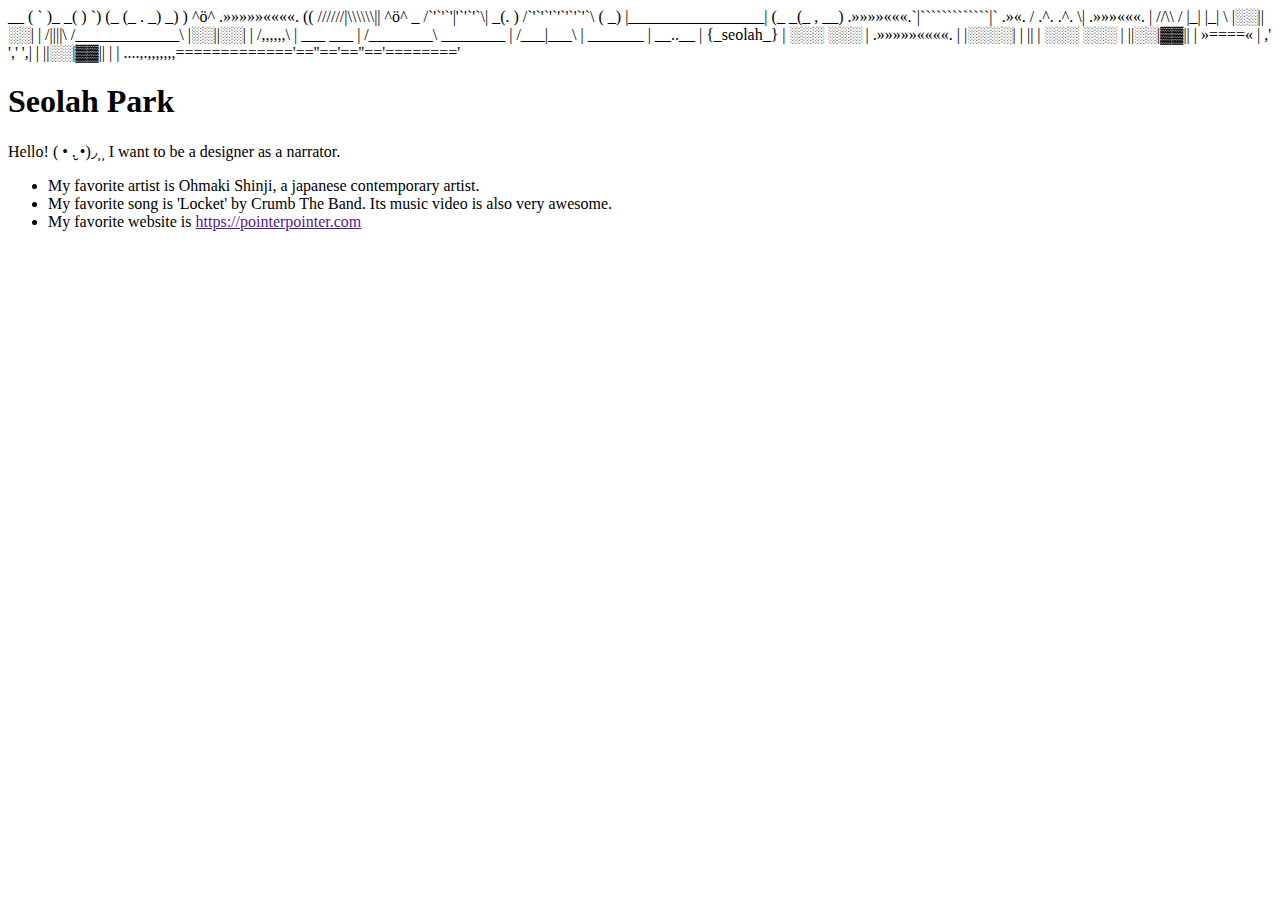
==== index.html @ 7ae9b2e9 "Update index.html" ====
<!DOCTYPE html>
<html>

<head>
  <title>seolah | UI Design Programming 1</title>
  <meta charset="utf-8" />
</head>

<body>

</pre>
                 __
               ( `  )_
            _(   )     `)
         (_  (_ .  _)    _)
                                        )   ^ö^
                           .»»»»»««««. ((   
                          //////|\\\\\\||     ^ö^
          _              /`'`'`'|'`'`'`\|
       _(. )            /`'`'`'`'`'`'`'`\
    (      _)          |_________________|
  (_ _(_ , __) .»»»»«««.`|`````````````|`  .»«.
              / .^. .^. \|   .»»»«««.  |   //\\
             /  |_| |_|  \   |░░||░░|  |  /||||\
            /_____________\  |░░||░░|  | /,,,,,,\
            |   ___ ___   |             /________\
  ________  |  /___|___\  |   _______   | __..__ |
 {_seolah_} |   ░░░ ░░░   | .»»»»»««««. | |░░░░| |
     ||     |   ░░░ ░░░   |  ||░░|▓▓||  | »====« |
   ,' ',' ',|             |  ||░░|▓▓||  |        |
....,.,,,,,,,============='==''=='==''=='========'
</pre>
  <!-- this is where my code is-->
  <div id="grid">
    <div id="left-column" class="scroll">  

      <!-- my favorite pokemon -->
      <!-- <img src="https://archives.bulbagarden.net/media/upload/thumb/5/53/054Psyduck.png/140px-054Psyduck.png" alt="Psyduck" /> -->

      <!-- about me-->
      <h1>Seolah Park</h1>  
      <p class="desc">Hello! ( • .̮ •)◞⸒⸒ I want to be a designer as a narrator.</p>
      <ul>
        <li>My favorite artist is Ohmaki Shinji, a japanese contemporary artist.</li>
        <li>My favorite song is 'Locket' by Crumb The Band. Its music video is also very awesome.</li>
        <li>My favorite website is <a href="">https://pointerpointer.com</a></li>
      </ul>

    </div>
  </div>
</body>
</html>
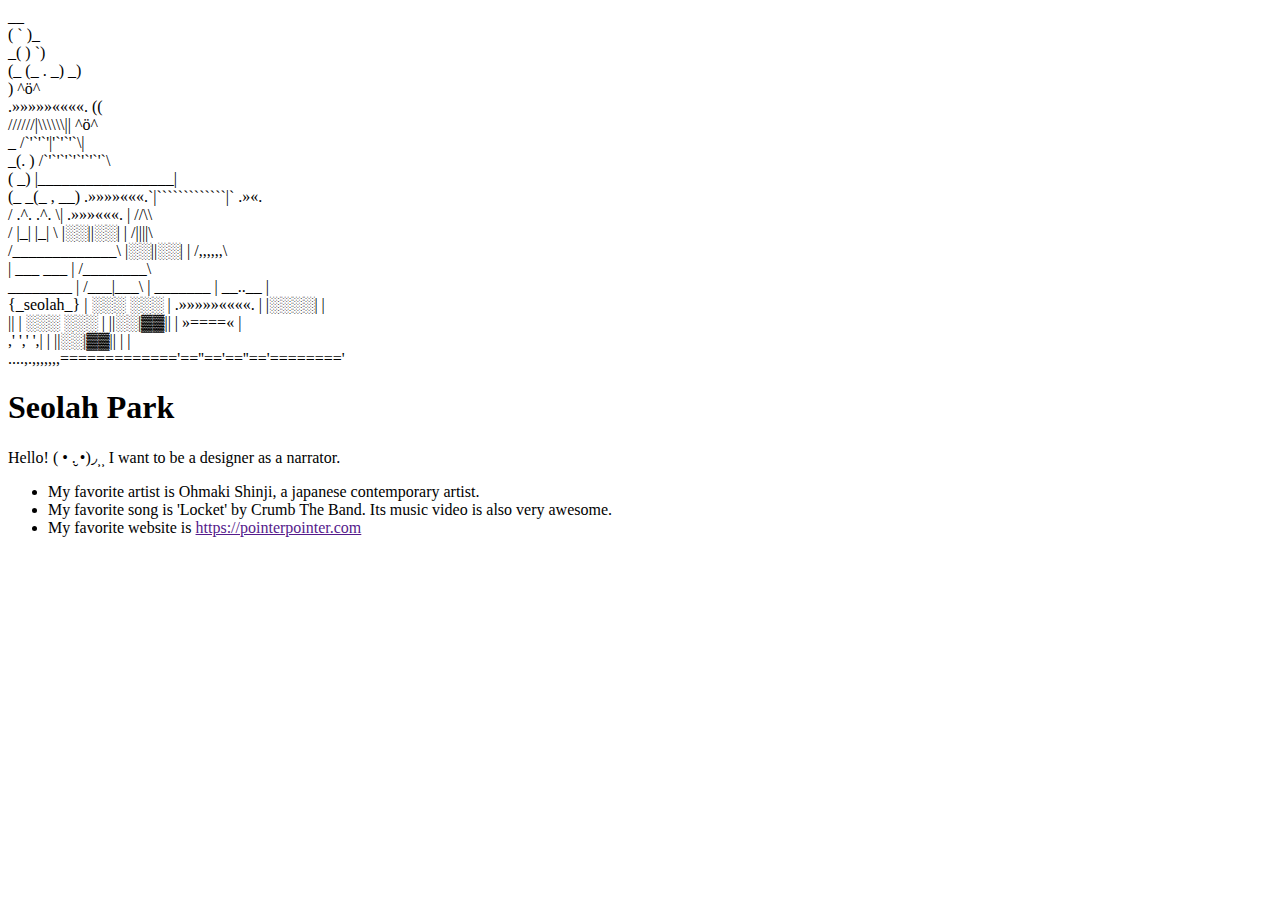
==== commit b48cc29b: "Update index.html" ====
--- a/index.html
+++ b/index.html
@@ -9,26 +9,26 @@
 <body>
 
 </pre>
-                 __
-               ( `  )_
-            _(   )     `)
-         (_  (_ .  _)    _)
-                                        )   ^ö^
-                           .»»»»»««««. ((   
-                          //////|\\\\\\||     ^ö^
-          _              /`'`'`'|'`'`'`\|
-       _(. )            /`'`'`'`'`'`'`'`\
-    (      _)          |_________________|
-  (_ _(_ , __) .»»»»«««.`|`````````````|`  .»«.
-              / .^. .^. \|   .»»»«««.  |   //\\
-             /  |_| |_|  \   |░░||░░|  |  /||||\
-            /_____________\  |░░||░░|  | /,,,,,,\
-            |   ___ ___   |             /________\
-  ________  |  /___|___\  |   _______   | __..__ |
- {_seolah_} |   ░░░ ░░░   | .»»»»»««««. | |░░░░| |
-     ||     |   ░░░ ░░░   |  ||░░|▓▓||  | »====« |
-   ,' ',' ',|             |  ||░░|▓▓||  |        |
-....,.,,,,,,,============='==''=='==''=='========'
+                 __<br>
+               ( `  )_<br>
+            _(   )     `)<br>
+         (_  (_ .  _)    _)<br>
+                                        )   ^ö^<br>
+                           .»»»»»««««. ((<br>   
+                          //////|\\\\\\||     ^ö^<br>
+          _              /`'`'`'|'`'`'`\|<br>
+       _(. )            /`'`'`'`'`'`'`'`\<br>
+    (      _)          |_________________|<br>
+  (_ _(_ , __) .»»»»«««.`|`````````````|`  .»«.<br>
+              / .^. .^. \|   .»»»«««.  |   //\\<br>
+             /  |_| |_|  \   |░░||░░|  |  /||||\<br>
+            /_____________\  |░░||░░|  | /,,,,,,\<br>
+            |   ___ ___   |             /________\<br>
+  ________  |  /___|___\  |   _______   | __..__ |<br>
+ {_seolah_} |   ░░░ ░░░   | .»»»»»««««. | |░░░░| |<br>
+     ||     |   ░░░ ░░░   |  ||░░|▓▓||  | »====« |<br>
+   ,' ',' ',|             |  ||░░|▓▓||  |        |<br>
+....,.,,,,,,,============='==''=='==''=='========'<br>
 </pre>
   <!-- this is where my code is-->
   <div id="grid">
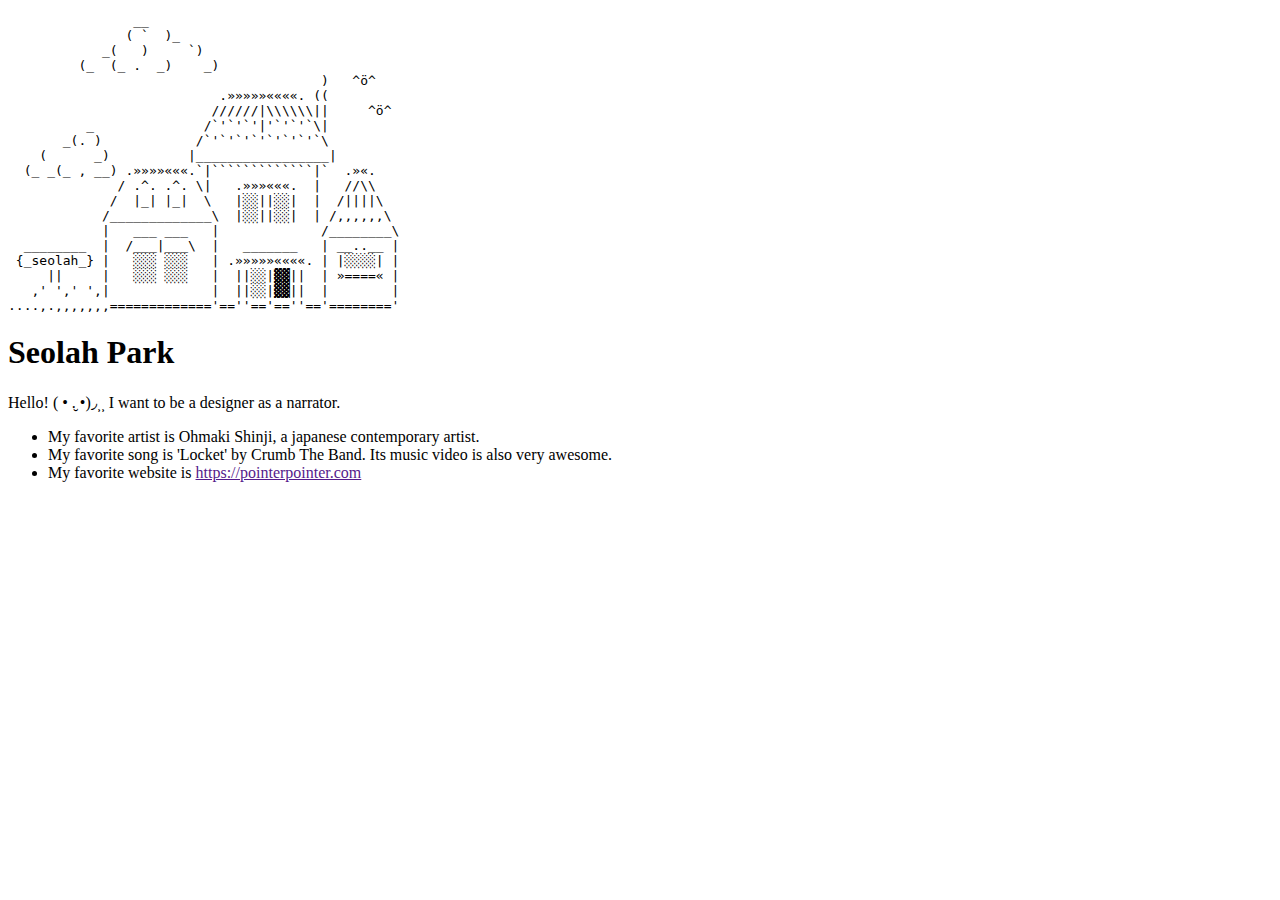
==== commit ba62f754: "Update index.html" ====
--- a/index.html
+++ b/index.html
@@ -8,27 +8,27 @@
 
 <body>
 
-</pre>
-                 __<br>
-               ( `  )_<br>
-            _(   )     `)<br>
-         (_  (_ .  _)    _)<br>
-                                        )   ^ö^<br>
-                           .»»»»»««««. ((<br>   
-                          //////|\\\\\\||     ^ö^<br>
-          _              /`'`'`'|'`'`'`\|<br>
-       _(. )            /`'`'`'`'`'`'`'`\<br>
-    (      _)          |_________________|<br>
-  (_ _(_ , __) .»»»»«««.`|`````````````|`  .»«.<br>
-              / .^. .^. \|   .»»»«««.  |   //\\<br>
-             /  |_| |_|  \   |░░||░░|  |  /||||\<br>
-            /_____________\  |░░||░░|  | /,,,,,,\<br>
-            |   ___ ___   |             /________\<br>
-  ________  |  /___|___\  |   _______   | __..__ |<br>
- {_seolah_} |   ░░░ ░░░   | .»»»»»««««. | |░░░░| |<br>
-     ||     |   ░░░ ░░░   |  ||░░|▓▓||  | »====« |<br>
-   ,' ',' ',|             |  ||░░|▓▓||  |        |<br>
-....,.,,,,,,,============='==''=='==''=='========'<br>
+<pre>
+                __
+               ( `  )_
+            _(   )     `)
+         (_  (_ .  _)    _)
+                                        )   ^ö^
+                           .»»»»»««««. ((  
+                          //////|\\\\\\||     ^ö^
+          _              /`'`'`'|'`'`'`\|
+       _(. )            /`'`'`'`'`'`'`'`\
+    (      _)          |_________________|
+  (_ _(_ , __) .»»»»«««.`|`````````````|`  .»«.
+              / .^. .^. \|   .»»»«««.  |   //\\
+             /  |_| |_|  \   |░░||░░|  |  /||||\
+            /_____________\  |░░||░░|  | /,,,,,,\
+            |   ___ ___   |             /________\
+  ________  |  /___|___\  |   _______   | __..__ |
+ {_seolah_} |   ░░░ ░░░   | .»»»»»««««. | |░░░░| |
+     ||     |   ░░░ ░░░   |  ||░░|▓▓||  | »====« |
+   ,' ',' ',|             |  ||░░|▓▓||  |        |
+....,.,,,,,,,============='==''=='==''=='========'
 </pre>
   <!-- this is where my code is-->
   <div id="grid">
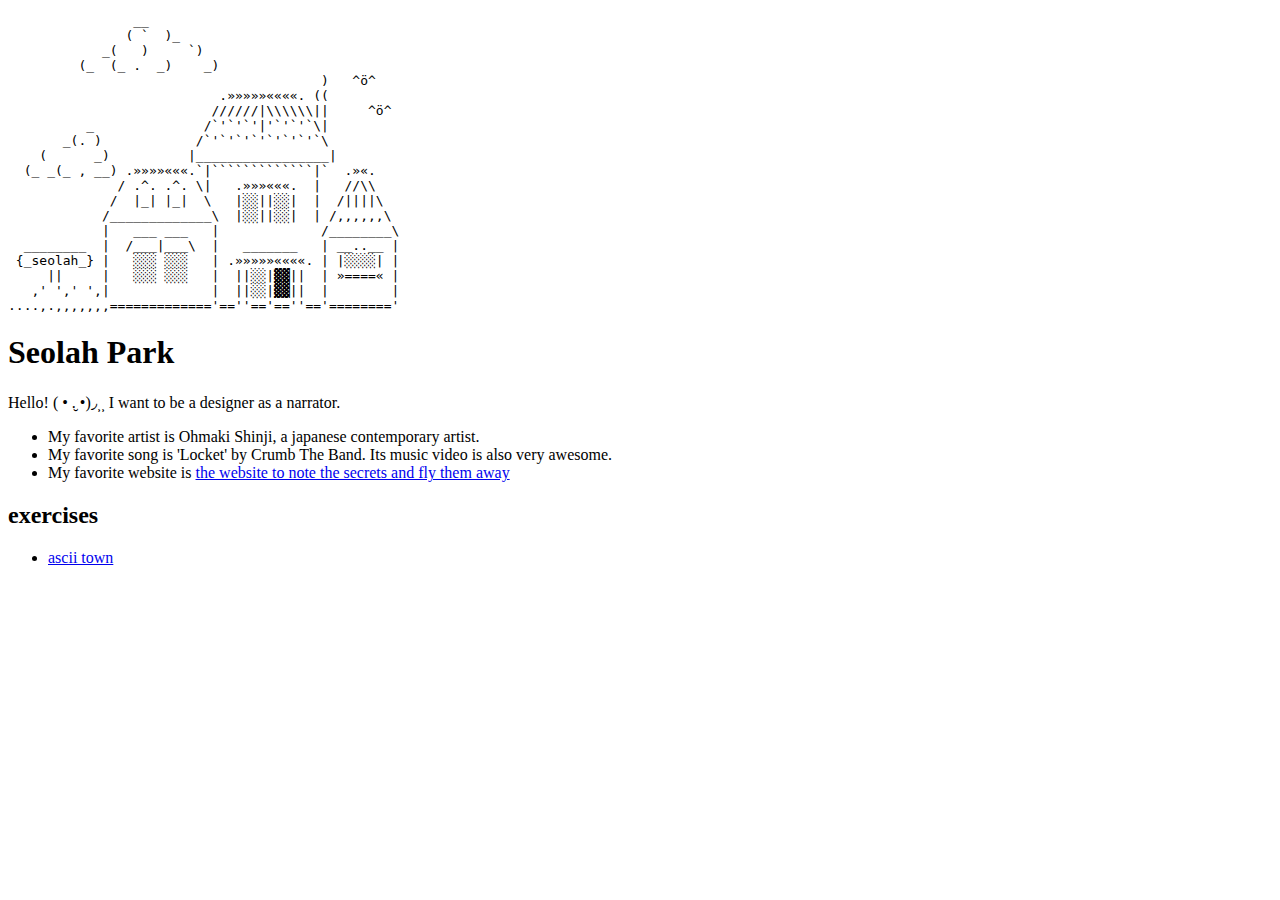
==== commit 6809a29f: "Update index.html" ====
--- a/index.html
+++ b/index.html
@@ -43,7 +43,11 @@
       <ul>
         <li>My favorite artist is Ohmaki Shinji, a japanese contemporary artist.</li>
         <li>My favorite song is 'Locket' by Crumb The Band. Its music video is also very awesome.</li>
-        <li>My favorite website is <a href="">https://pointerpointer.com</a></li>
+        <li>My favorite website is <a href="https://sindsjijdoodbent.nl">the website to note the secrets and fly them away</a></li>
+      </ul>
+      <h2>exercises</h2>
+      <ul>
+        <li><a href="ascii_town/exterior-seolahpark.html">ascii town</a></li>
       </ul>
 
     </div>
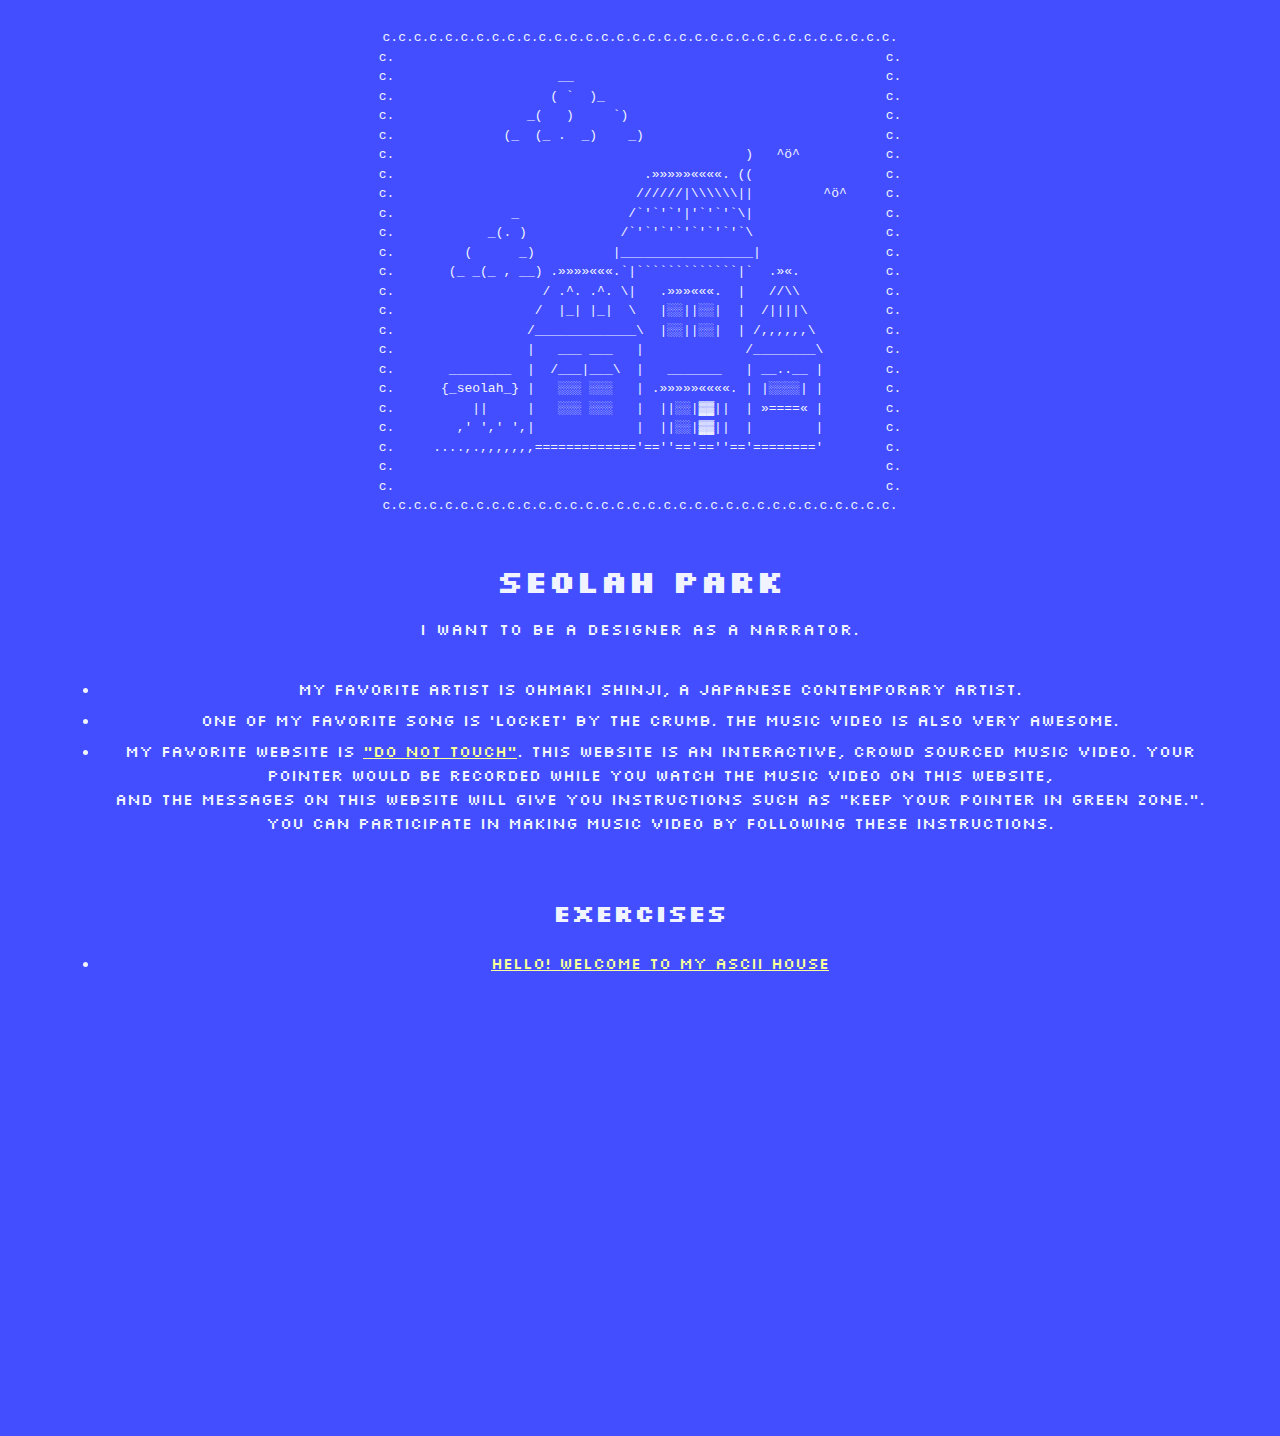
==== commit fbb4f117: "update css" ====
--- a/index.html
+++ b/index.html
@@ -2,33 +2,42 @@
 <html>
 
 <head>
+  <link rel="stylesheet" type="text/css" href="style.css">
+  <link rel="stylesheet" href="https://fonts.googleapis.com/css2?family=Silkscreen&display=swap">
   <title>seolah | UI Design Programming 1</title>
   <meta charset="utf-8" />
 </head>
 
 <body>
-
-<pre>
-                __
-               ( `  )_
-            _(   )     `)
-         (_  (_ .  _)    _)
-                                        )   ^ö^
-                           .»»»»»««««. ((  
-                          //////|\\\\\\||     ^ö^
-          _              /`'`'`'|'`'`'`\|
-       _(. )            /`'`'`'`'`'`'`'`\
-    (      _)          |_________________|
-  (_ _(_ , __) .»»»»«««.`|`````````````|`  .»«.
-              / .^. .^. \|   .»»»«««.  |   //\\
-             /  |_| |_|  \   |░░||░░|  |  /||||\
-            /_____________\  |░░||░░|  | /,,,,,,\
-            |   ___ ___   |             /________\
-  ________  |  /___|___\  |   _______   | __..__ |
- {_seolah_} |   ░░░ ░░░   | .»»»»»««««. | |░░░░| |
-     ||     |   ░░░ ░░░   |  ||░░|▓▓||  | »====« |
-   ,' ',' ',|             |  ||░░|▓▓||  |        |
-....,.,,,,,,,============='==''=='==''=='========'
+  <div id="grid">
+    <div id="left-column" class="scroll">  
+      <div class="pre-container"> <!-- 가운데 정렬을 위한 컨테이너 -->
+        <pre>
+c.c.c.c.c.c.c.c.c.c.c.c.c.c.c.c.c.c.c.c.c.c.c.c.c.c.c.c.c.c.c.c.c.
+c.                                                               c.
+c.                     __                                        c.
+c.                    ( `  )_                                    c.
+c.                 _(   )     `)                                 c.
+c.              (_  (_ .  _)    _)                               c.
+c.                                             )   ^ö^           c.
+c.                                .»»»»»««««. ((                 c.
+c.                               //////|\\\\\\||         ^ö^     c.
+c.               _              /`'`'`'|'`'`'`\|                 c.
+c.            _(. )            /`'`'`'`'`'`'`'`\                 c.
+c.         (      _)          |_________________|                c.
+c.       (_ _(_ , __) .»»»»«««.`|`````````````|`  .»«.           c.
+c.                   / .^. .^. \|   .»»»«««.  |   //\\           c.
+c.                  /  |_| |_|  \   |░░||░░|  |  /||||\          c.
+c.                 /_____________\  |░░||░░|  | /,,,,,,\         c.
+c.                 |   ___ ___   |             /________\        c.
+c.       ________  |  /___|___\  |   _______   | __..__ |        c.
+c.      {_seolah_} |   ░░░ ░░░   | .»»»»»««««. | |░░░░| |        c.
+c.          ||     |   ░░░ ░░░   |  ||░░|▓▓||  | »====« |        c.
+c.        ,' ',' ',|             |  ||░░|▓▓||  |        |        c.
+c.     ....,.,,,,,,,============='==''=='==''=='========'        c.
+c.                                                               c.
+c.                                                               c.
+c.c.c.c.c.c.c.c.c.c.c.c.c.c.c.c.c.c.c.c.c.c.c.c.c.c.c.c.c.c.c.c.c.
 </pre>
   <!-- this is where my code is-->
   <div id="grid">
@@ -38,16 +47,19 @@
       <!-- <img src="https://archives.bulbagarden.net/media/upload/thumb/5/53/054Psyduck.png/140px-054Psyduck.png" alt="Psyduck" /> -->
 
       <!-- about me-->
-      <h1>Seolah Park</h1>  
-      <p class="desc">Hello! ( • .̮ •)◞⸒⸒ I want to be a designer as a narrator.</p>
+      <h1><span class="cursive"></span>Seolah Park</h1>  
+      <p class="desc">I want to be a designer as a narrator.</p>
       <ul>
         <li>My favorite artist is Ohmaki Shinji, a japanese contemporary artist.</li>
-        <li>My favorite song is 'Locket' by Crumb The Band. Its music video is also very awesome.</li>
-        <li>My favorite website is <a href="https://sindsjijdoodbent.nl">the website to note the secrets and fly them away</a></li>
+        <li>One of my favorite song is 'Locket' by the Crumb. The music video is also very awesome.</li>
+        <li>My favorite website is <a href="http://donottouch.org">"Do not touch"</a>. This website is an interactive, crowd sourced music video.
+        Your pointer would be recorded while you watch the music video on this website,<br>
+        and the messages on this website will give you instructions such as "keep your pointer in green zone.". You can participate in making music video by following these instructions.</li>
       </ul>
+
       <h2>exercises</h2>
       <ul>
-        <li><a href="ascii_town/exterior-seolahpark.html">ascii town</a></li>
+        <li><a href="ascii_town/exterior-seolahpark.html">Hello! Welcome to my ascii house</a></li>
       </ul>
 
     </div>
--- a/style.css
+++ b/style.css
@@ -0,0 +1,59 @@
+body {
+    background-color: #424EFF;
+    color: #F1F4FF;
+    font-family: 'Silkscreen', sans-serif; /* Silkscreen 폰트와 기본 sans-serif를 함께 지정 */
+}
+
+pre {
+    text-align: center; /* 가로로 가운데 정렬 */
+    margin: 0 auto; /* 수평 가운데 정렬 */
+    display: block; /* 블록 요소로 변경하여 가로로만 중앙 정렬되도록 함 */
+    max-width: 100%; /* 최대 너비 설정 */
+}
+
+.pre-container {
+    line-height: 1.5; /* 원하는 행간 값으로 설정 */
+    text-align: center; /* 가로로 가운데 정렬 */
+    margin: 0 auto; /* 수평 가운데 정렬 */
+}
+
+#grid {
+    text-align: center; /* 텍스트를 가로로 중앙 정렬 */
+    height: 100vh; /* 화면 전체 높이를 차지하도록 설정 */
+}
+
+#left-column {
+    max-width: 1200px; /* 왼쪽 컬럼의 최대 너비 */
+    margin: 0 auto; /* 수평 가운데 정렬 */
+    padding: 20px; /* 내부 여백 */
+    background-color: rgba(255, 255, 255, 0); /* 투명한 배경색 */
+}
+
+.desc {
+    letter-spacing: 1px; /* 원하는 자간 값으로 설정 */
+    line-height: 1; /* 원하는 행간 값으로 설정 */
+}
+
+h1 {
+    margin-bottom: 0px; /* 위쪽 여백을 추가하여 리스트 아이템 사이의 간격을 넓힘 */
+}
+
+p {
+    margin-bottom: 40px; /* 위쪽 여백을 추가하여 리스트 아이템 사이의 간격을 넓힘 */
+}
+
+ul li {
+    margin-bottom: 7px; /* 각 리스트 아이템의 아래쪽 여백을 추가하여 간격을 넓힘 */
+}
+
+h2 {
+    margin-top: 60px; /* 위쪽 여백을 추가하여 리스트 아이템 사이의 간격을 넓힘 */
+}
+
+a {
+    color: #F9FF99; /* 링크의 기본 색상을 빨간색(#ff0000)으로 설정 */
+}
+
+a:visited {
+    color: #FFC8ED; /* 방문한 링크의 색상을 초록색(#00ff00)으로 설정 */
+}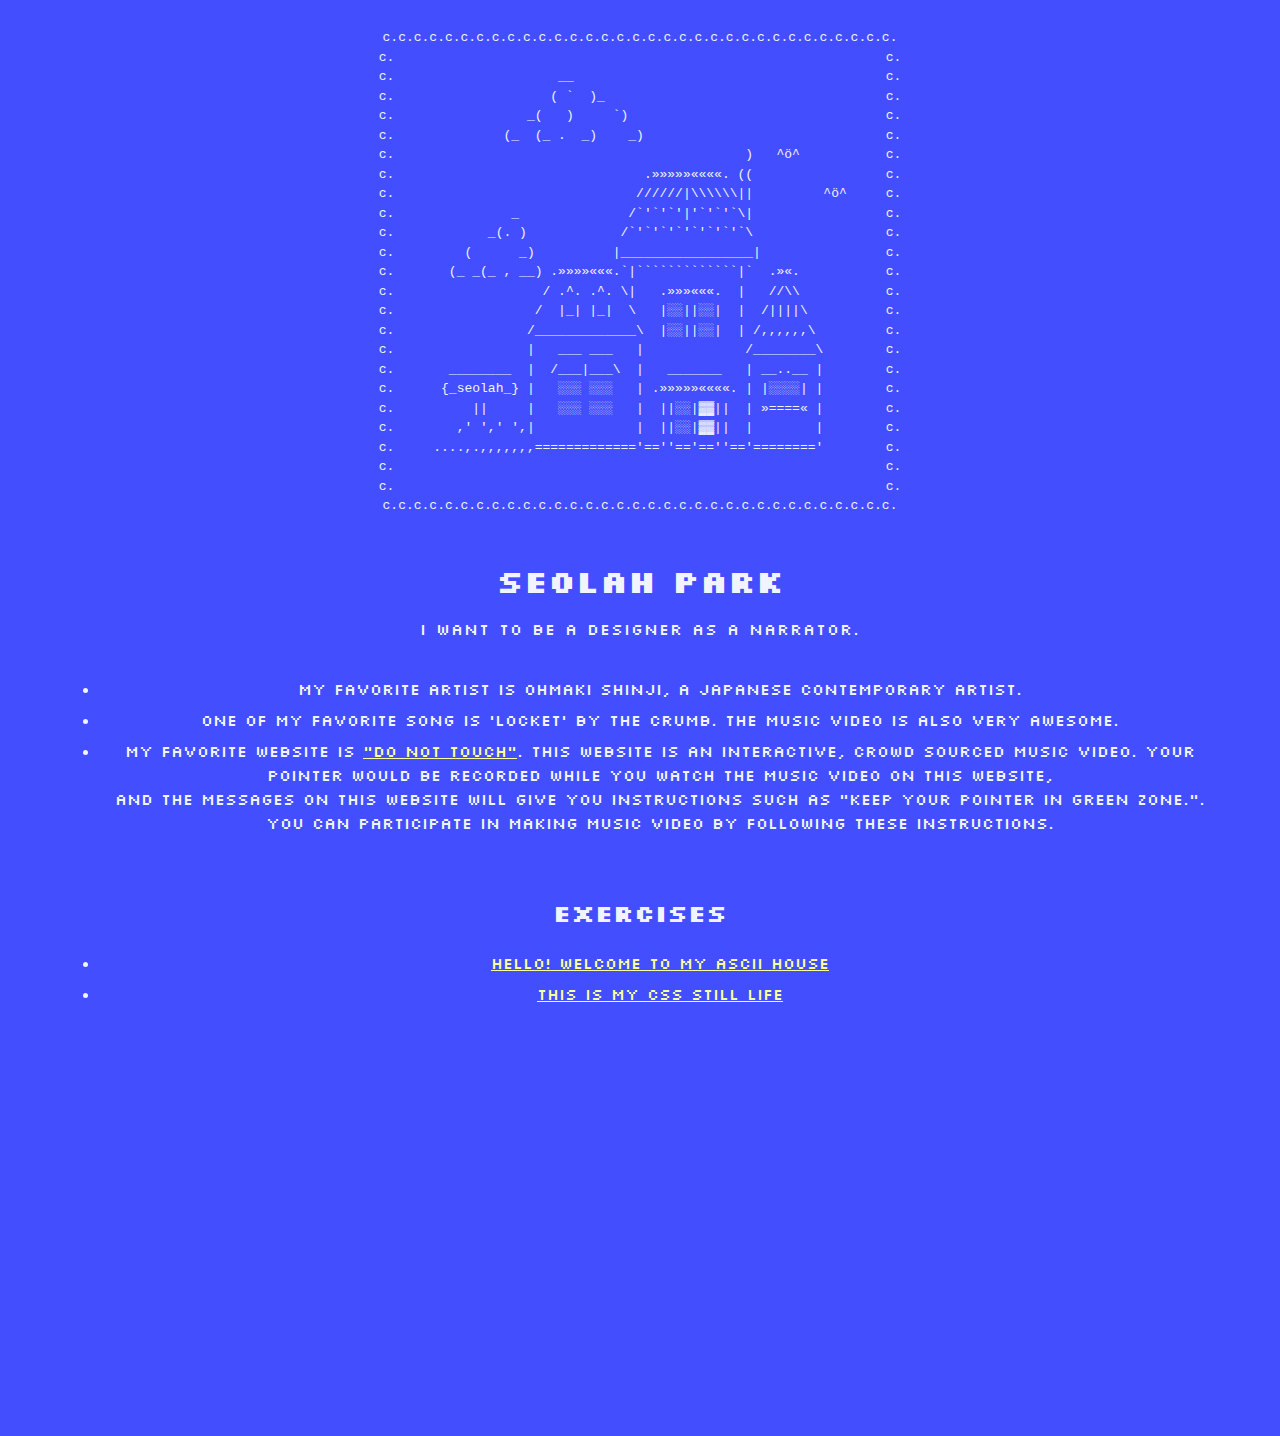
==== commit 4c2d99f7: "css still life" ====
--- a/index.html
+++ b/index.html
@@ -60,6 +60,7 @@
       <h2>exercises</h2>
       <ul>
         <li><a href="ascii_town/exterior-seolahpark.html">Hello! Welcome to my ascii house</a></li>
+        <li><a href="UIDesign_css_still_life/index2.html">This is my CSS still life</a></li>
       </ul>
 
     </div>
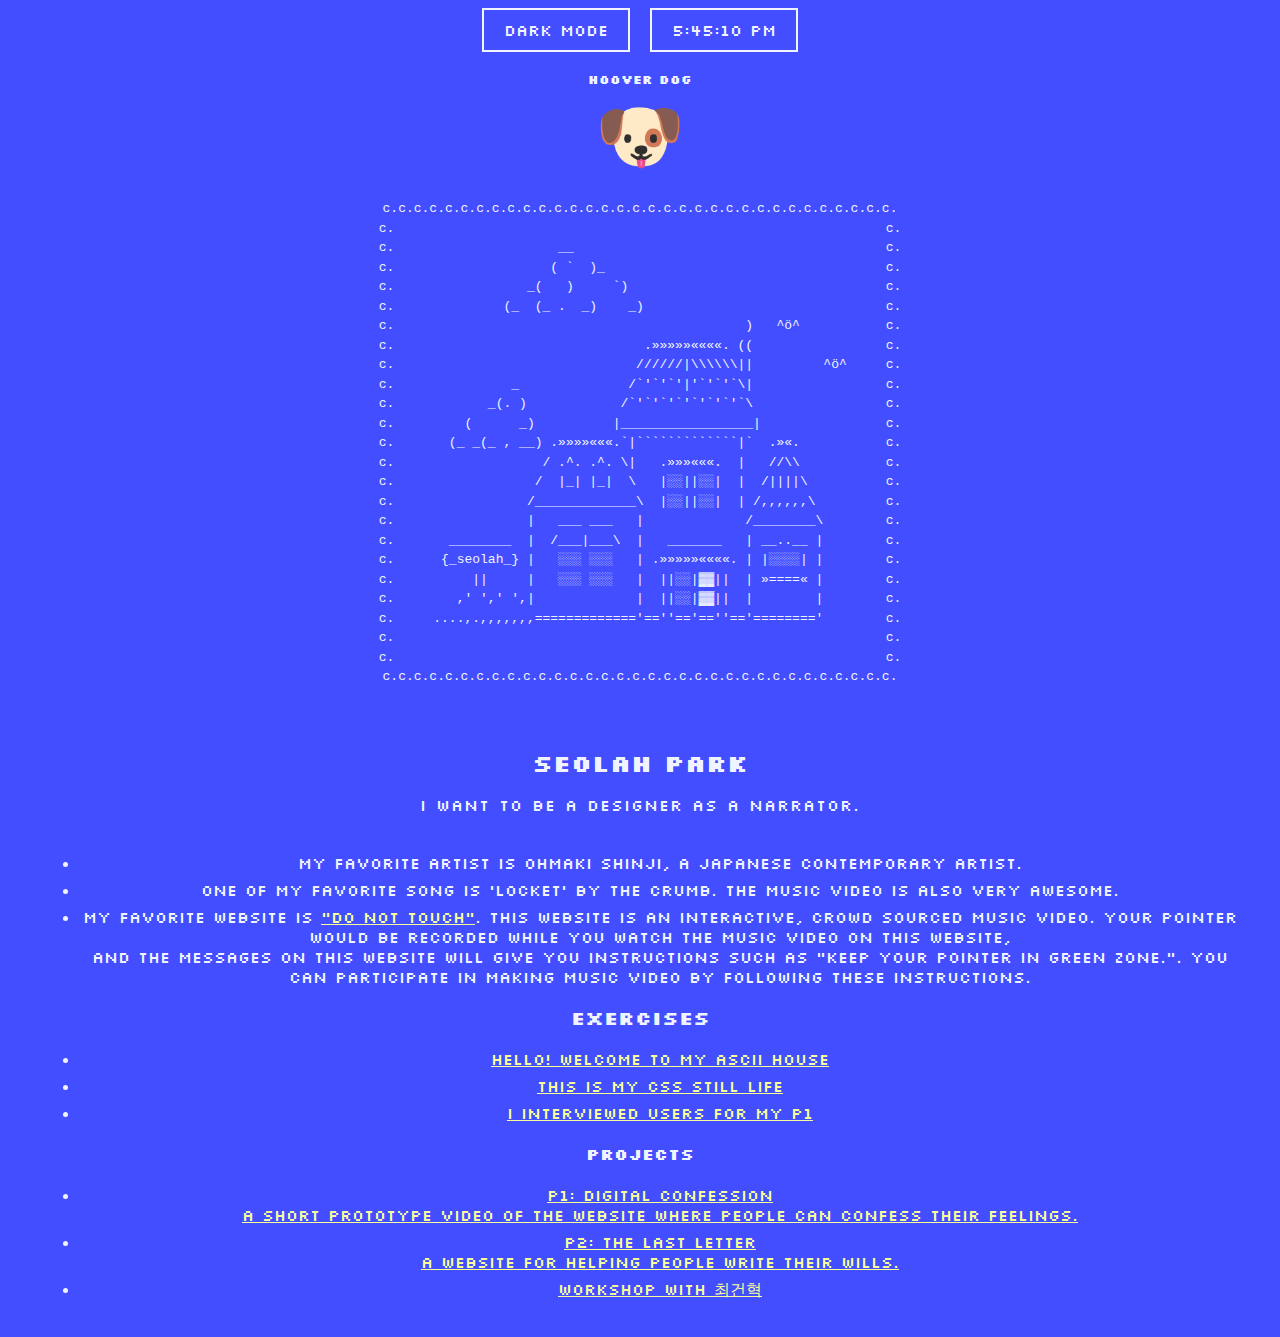
==== commit 66be7ba7: "fianl" ====
--- a/index.html
+++ b/index.html
@@ -9,6 +9,12 @@
 </head>
 
 <body>
+  <div id="top-bar">
+    <button id="dark-mode-toggle">Dark Mode</button>
+    <div id="clock">12:00:00 PM</div>
+  </div>
+  <h1>Hoover Dog</h1> 
+  <div id="emoji-container">🐶</div>
   <div id="grid">
     <div id="left-column" class="scroll">  
       <div class="pre-container"> <!-- 가운데 정렬을 위한 컨테이너 -->
@@ -39,15 +45,8 @@
 c.                                                               c.
 c.c.c.c.c.c.c.c.c.c.c.c.c.c.c.c.c.c.c.c.c.c.c.c.c.c.c.c.c.c.c.c.c.
 </pre>
-  <!-- this is where my code is-->
-  <div id="grid">
-    <div id="left-column" class="scroll">  
-
-      <!-- my favorite pokemon -->
-      <!-- <img src="https://archives.bulbagarden.net/media/upload/thumb/5/53/054Psyduck.png/140px-054Psyduck.png" alt="Psyduck" /> -->
-
-      <!-- about me-->
-      <h1><span class="cursive"></span>Seolah Park</h1>  
+      </div>
+      <h2><span class="cursive"></span>Seolah Park</h2>  
       <p class="desc">I want to be a designer as a narrator.</p>
       <ul>
         <li>My favorite artist is Ohmaki Shinji, a japanese contemporary artist.</li>
@@ -57,13 +56,21 @@
         and the messages on this website will give you instructions such as "keep your pointer in green zone.". You can participate in making music video by following these instructions.</li>
       </ul>
 
-      <h2>exercises</h2>
+      <h3>exercises</h3>
       <ul>
         <li><a href="ascii_town/exterior-seolahpark.html">Hello! Welcome to my ascii house</a></li>
         <li><a href="UIDesign_css_still_life/index2.html">This is my CSS still life</a></li>
+        <li><a href="https://docs.google.com/document/d/1HC9dfKfxsGrc4D-9xuWzxnXG3IGIFrFBz_5UyExeCbo/edit">I interviewed users for my P1</a></li>
       </ul>
 
+      <h4>projects</h4>
+      <ul>
+        <li><a href="https://drive.google.com/file/d/1AclNFFlqcdp2Z5tMBdP6M32DD0ZzSoNW/view?usp=sharing">P1: Digital Confession <br>a short prototype video of the website where people can confess their feelings.</a></li>
+        <li><a href="UIDesign_css_still_life/index2.html">P2: The Last Letter <br>a website for helping people write their wills.</a></li>
+        <li><a href="https://drive.google.com/file/d/1WJVa2ydnYNUFheWbcxlQ0u_G7UcurEfy/view?usp=sharing">Workshop with 최건혁</a></li>
+      </ul>
     </div>
   </div>
+  <script src="script.js"></script>
 </body>
-</html>+</html>
--- a/style.css
+++ b/style.css
@@ -1,59 +1,117 @@
 body {
     background-color: #424EFF;
     color: #F1F4FF;
-    font-family: 'Silkscreen', sans-serif; /* Silkscreen 폰트와 기본 sans-serif를 함께 지정 */
+    font-family: 'Silkscreen', sans-serif;
+}
+
+body.dark-mode {
+    background-color: #1e1e1e;
+    color: #c5c6c7;
 }
 
 pre {
-    text-align: center; /* 가로로 가운데 정렬 */
-    margin: 0 auto; /* 수평 가운데 정렬 */
-    display: block; /* 블록 요소로 변경하여 가로로만 중앙 정렬되도록 함 */
-    max-width: 100%; /* 최대 너비 설정 */
+    text-align: center;
+    margin: 0 auto;
+    display: block;
+    max-width: 100%;
 }
 
 .pre-container {
-    line-height: 1.5; /* 원하는 행간 값으로 설정 */
-    text-align: center; /* 가로로 가운데 정렬 */
-    margin: 0 auto; /* 수평 가운데 정렬 */
+    line-height: 1.5;
+    text-align: center;
+    margin: 0 auto;
 }
 
 #grid {
-    text-align: center; /* 텍스트를 가로로 중앙 정렬 */
-    height: 100vh; /* 화면 전체 높이를 차지하도록 설정 */
+    text-align: center;
+    height: 100vh;
 }
 
 #left-column {
-    max-width: 1200px; /* 왼쪽 컬럼의 최대 너비 */
-    margin: 0 auto; /* 수평 가운데 정렬 */
-    padding: 20px; /* 내부 여백 */
-    background-color: rgba(255, 255, 255, 0); /* 투명한 배경색 */
+    max-width: 1200px;
+    margin: 0 auto;
+    padding: 20px;
+    background-color: rgba(255, 255, 255, 0);
 }
 
 .desc {
-    letter-spacing: 1px; /* 원하는 자간 값으로 설정 */
-    line-height: 1; /* 원하는 행간 값으로 설정 */
+    letter-spacing: 1px;
+    line-height: 1;
 }
 
 h1 {
-    margin-bottom: 0px; /* 위쪽 여백을 추가하여 리스트 아이템 사이의 간격을 넓힘 */
+    font-size: 12px; /* 폰트 크기 12px로 변경 */
+    text-align: center; /* 중간 정렬 */
+    margin-bottom: 0px;
 }
 
 p {
-    margin-bottom: 40px; /* 위쪽 여백을 추가하여 리스트 아이템 사이의 간격을 넓힘 */
+    margin-bottom: 40px;
 }
 
 ul li {
-    margin-bottom: 7px; /* 각 리스트 아이템의 아래쪽 여백을 추가하여 간격을 넓힘 */
+    margin-bottom: 7px;
 }
 
 h2 {
-    margin-top: 60px; /* 위쪽 여백을 추가하여 리스트 아이템 사이의 간격을 넓힘 */
+    margin-top: 60px;
 }
 
 a {
-    color: #F9FF99; /* 링크의 기본 색상을 빨간색(#ff0000)으로 설정 */
+    color: #F9FF99;
 }
 
 a:visited {
-    color: #FFC8ED; /* 방문한 링크의 색상을 초록색(#00ff00)으로 설정 */
-}+    color: #FFC8ED;
+}
+
+body.dark-mode a {
+    color: #79c0ff;
+}
+
+body.dark-mode a:visited {
+    color: #9ecbff;
+}
+
+#top-bar {
+    display: flex;
+    justify-content: center;
+    align-items: center;
+    margin-bottom: 20px;
+}
+
+#dark-mode-toggle, #clock {
+    font-family: 'Silkscreen', sans-serif;
+    font-size: 16px; /* 텍스트 크기 설정 */
+    border: 2px solid #F1F4FF; /* 테두리만 있는 버튼 */
+    background-color: transparent; /* 배경색 투명 */
+    color: #F1F4FF; /* 텍스트 색상 */
+    padding: 10px 20px; /* 크기 증가 */
+    margin: 0 10px; /* 버튼 간격 */
+}
+
+#dark-mode-toggle:hover {
+    background-color: #F1F4FF;
+    color: #424EFF;
+}
+
+#emoji-container {
+    font-size: 72px; /* 크기 3배 증가 */
+    cursor: pointer;
+    padding: 0px 0; /* 상하 간격 조정 */
+    text-align: center;
+    margin-top: 0px; /* 시계 버튼 아래로 이동 */
+}
+
+/* 화면 크기가 일정 크기 이상일 때 배경색 변경 */
+@media (min-width: 1500px) {
+    body {
+        background-color: #620790;
+    }
+}
+
+#emoji-container .small-font {
+    font-size: 12px; /* "I need somebody to love" 문구의 크기 */
+    display: block;
+    margin-top: 10px; /* 간격 조정 */
+}
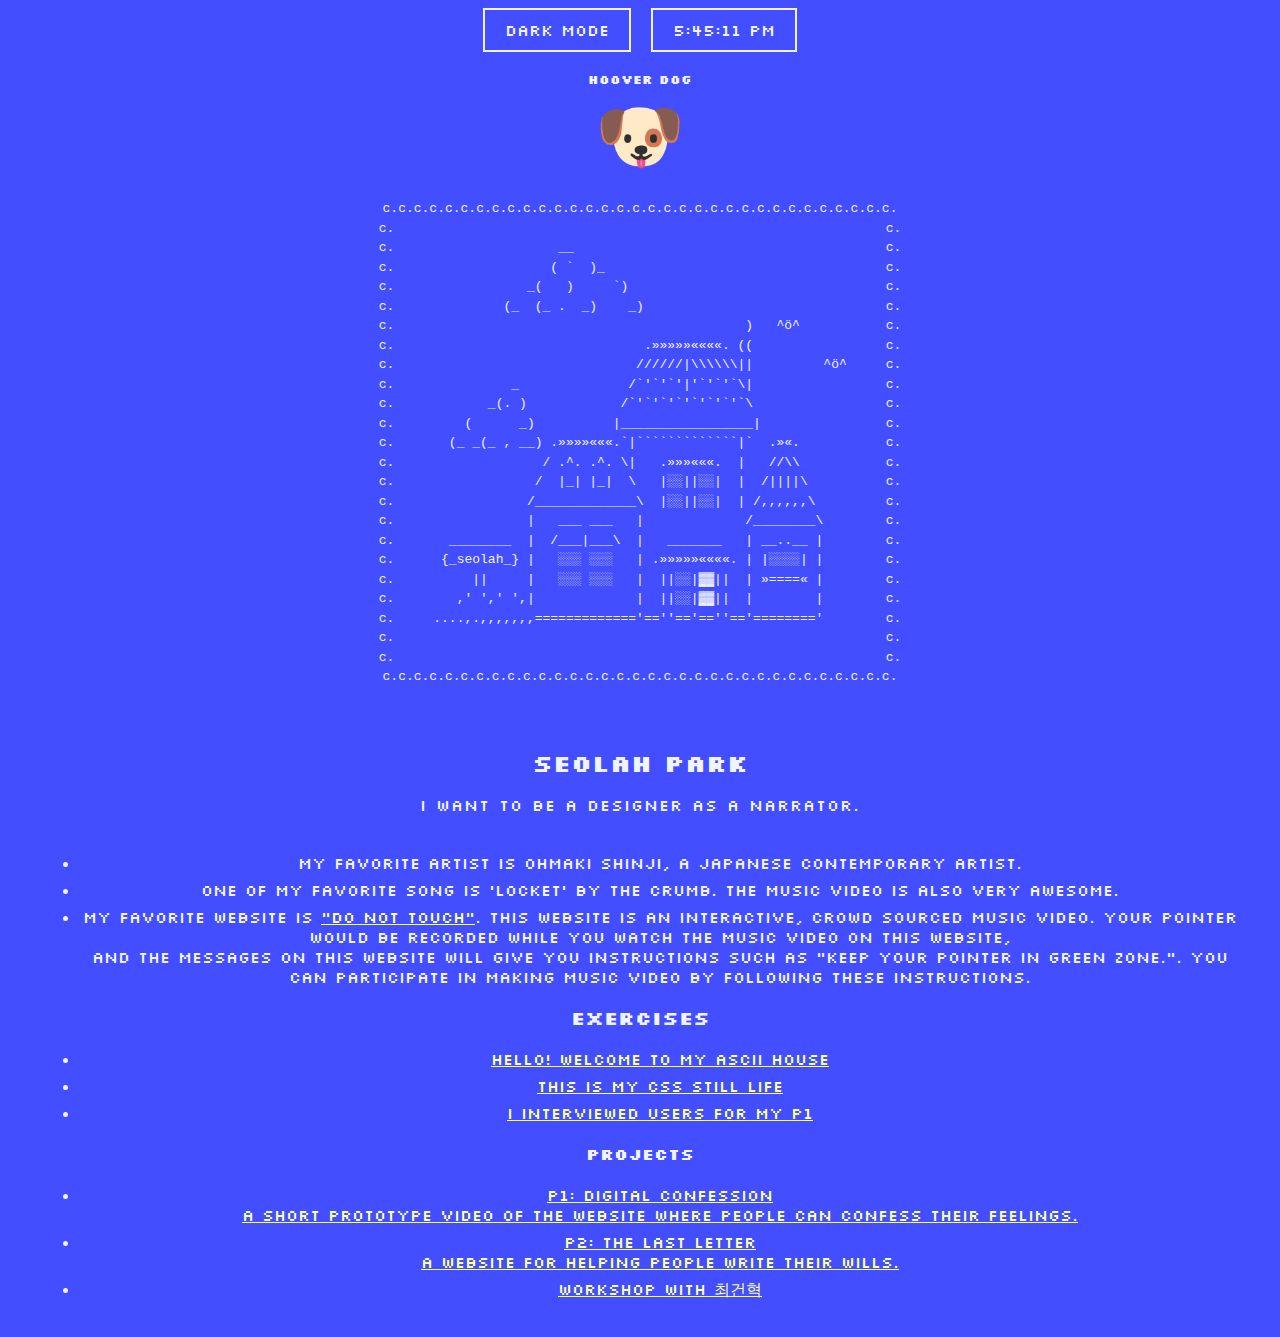
==== commit 75707789: "." ====
--- a/index.html
+++ b/index.html
@@ -66,7 +66,7 @@
       <h4>projects</h4>
       <ul>
         <li><a href="https://drive.google.com/file/d/1AclNFFlqcdp2Z5tMBdP6M32DD0ZzSoNW/view?usp=sharing">P1: Digital Confession <br>a short prototype video of the website where people can confess their feelings.</a></li>
-        <li><a href="UIDesign_css_still_life/index2.html">P2: The Last Letter <br>a website for helping people write their wills.</a></li>
+        <li><a href="https://seolah-park.github.io/TheLastLetter/">P2: The Last Letter <br>a website for helping people write their wills.</a></li>
         <li><a href="https://drive.google.com/file/d/1WJVa2ydnYNUFheWbcxlQ0u_G7UcurEfy/view?usp=sharing">Workshop with 최건혁</a></li>
       </ul>
     </div>
